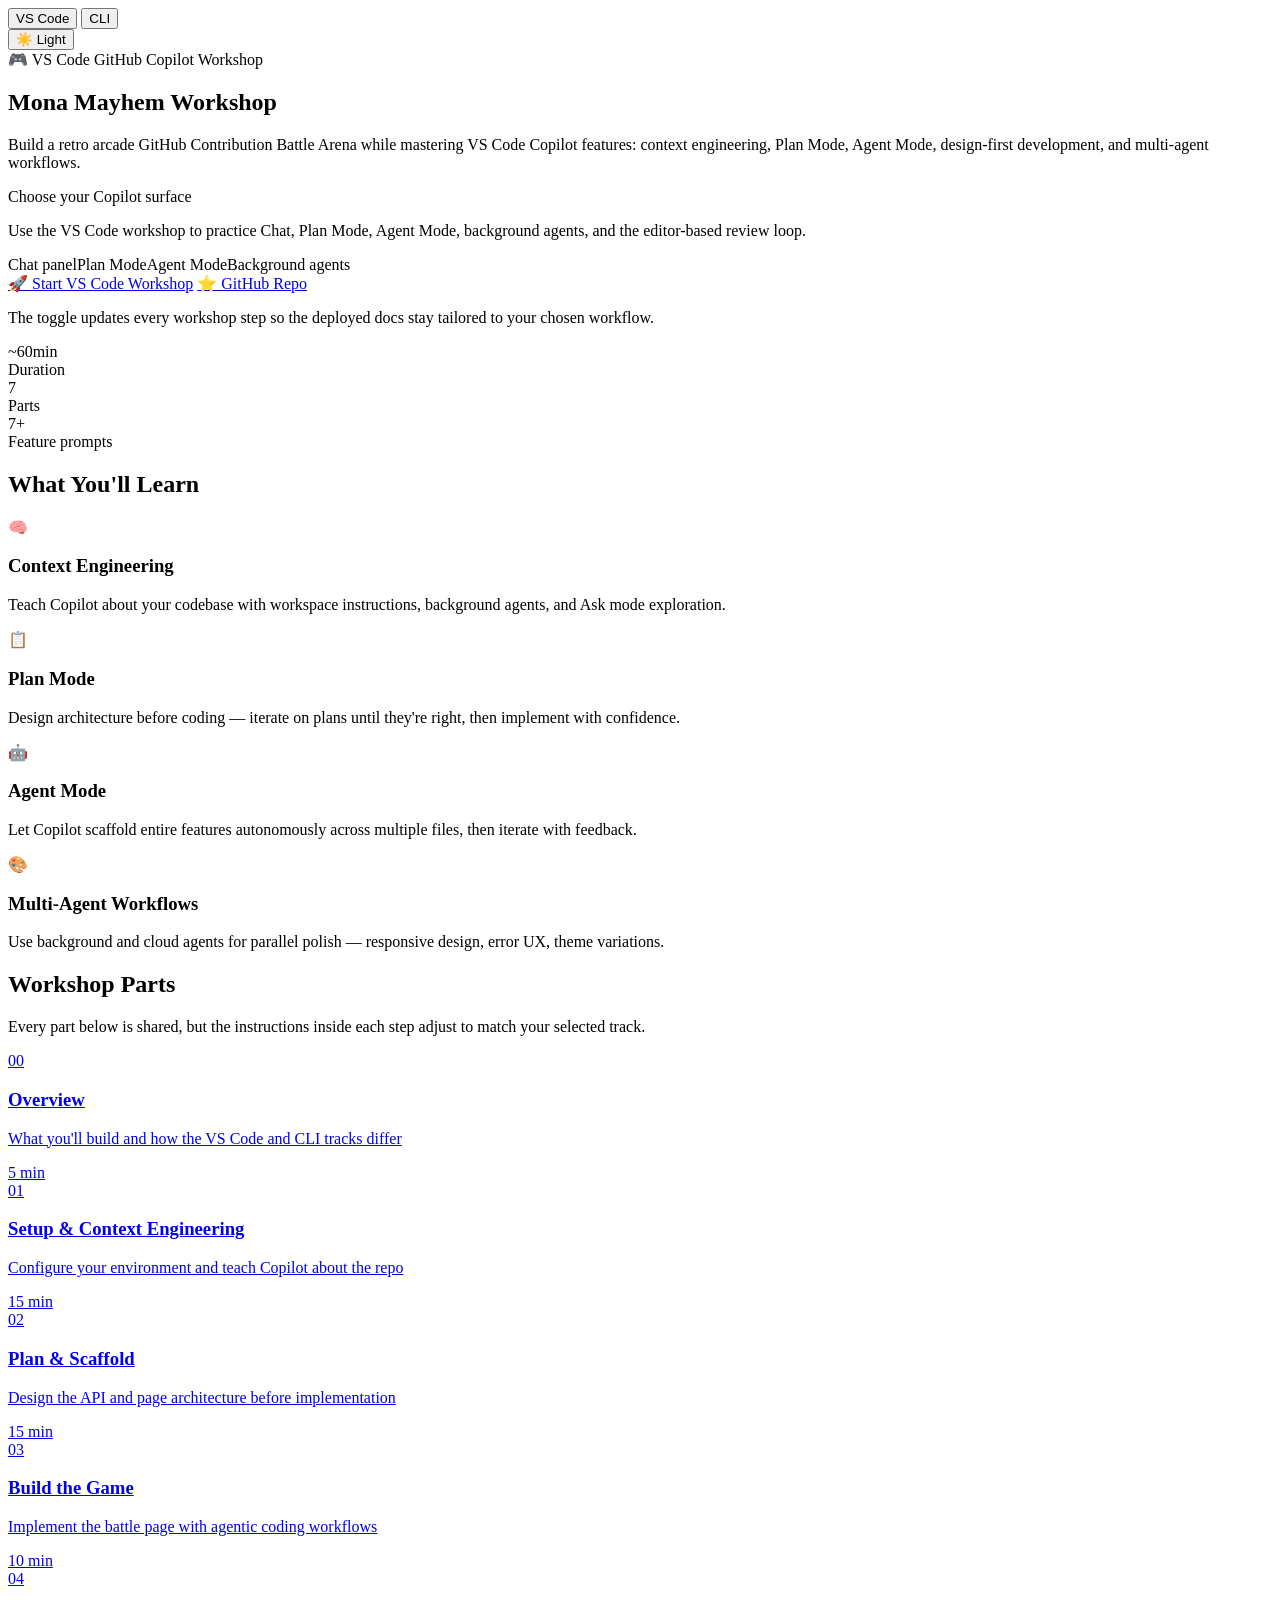
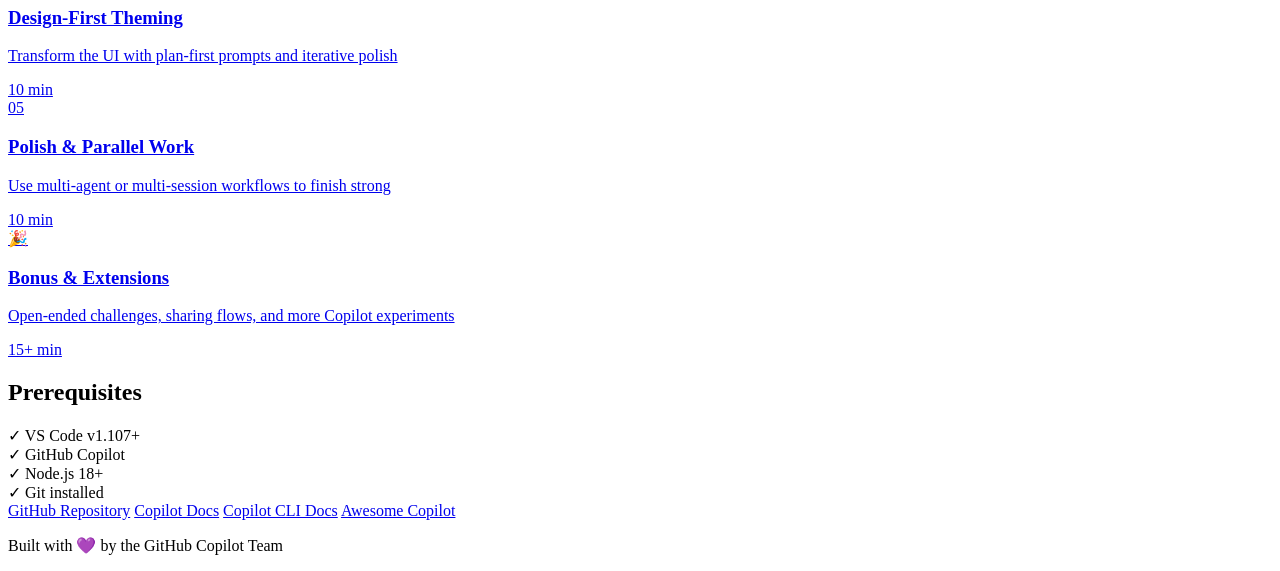
==== docs/index.html @ 5da55ab2 "Address docs review feedback Co-authored-by: jamesmontemagno <1676321+jamesmontemagno@users.noreply." ====
<!DOCTYPE html>
<html lang="en">
<head>
    <!-- Google tag (gtag.js) -->
    <script async src="https://www.googletagmanager.com/gtag/js?id=G-LSC44NDPLQ"></script>
    <script>
      window.dataLayer = window.dataLayer || [];
      function gtag(){dataLayer.push(arguments);}
      gtag('js', new Date());
      gtag('config', 'G-LSC44NDPLQ');
    </script>
    <meta charset="UTF-8">
    <meta name="viewport" content="width=device-width, initial-scale=1.0">
    <title>Mona Mayhem Workshop</title>
    <link rel="preconnect" href="https://fonts.googleapis.com">
    <link href="https://fonts.googleapis.com/css2?family=Space+Grotesk:wght@400;500;600;700&family=JetBrains+Mono:wght@400;600&display=swap" rel="stylesheet">
    <link rel="stylesheet" href="styles.css">
    <link rel="stylesheet" href="light-theme.css">
    <script src="theme-toggle.js"></script>
</head>
<body>
    <div class="top-controls">
        <div class="track-toggle" role="tablist" aria-label="Workshop track toggle">
            <button class="track-btn active" data-track="vscode" type="button">VS Code</button>
            <button class="track-btn" data-track="cli" type="button">CLI</button>
        </div>
        <button class="theme-toggle" onclick="toggleTheme()">☀️ Light</button>
    </div>

    <section class="hero">
        <div class="container">
            <div class="hero-badge" id="heroBadge">🎮 VS Code GitHub Copilot Workshop</div>
            <h1>Mona Mayhem Workshop</h1>
            <p class="hero-subtitle" id="heroSubtitle">Build a retro arcade GitHub Contribution Battle Arena while mastering VS Code Copilot features: context engineering, Plan Mode, Agent Mode, design-first development, and multi-agent workflows.</p>
            <div class="track-panel">
                <p class="track-panel-title">Choose your Copilot surface</p>
                <p class="track-panel-copy" id="trackCopy">Use the VS Code workshop to practice Chat, Plan Mode, Agent Mode, background agents, and the editor-based review loop.</p>
                <div class="track-highlights" id="trackHighlights"></div>
            </div>
            <div class="hero-cta">
                <a href="step.html?step=00-overview&amp;track=vscode" class="btn btn-primary" id="startWorkshopBtn">🚀 Start VS Code Workshop</a>
                <a href="https://github.com/copilot-dev-days/mona-mayhem" class="btn btn-secondary" target="_blank">⭐ GitHub Repo</a>
            </div>
            <p class="hero-note">The toggle updates every workshop step so the deployed docs stay tailored to your chosen workflow.</p>
            <div class="stats">
                <div class="stat">
                    <div class="stat-value">~60min</div>
                    <div class="stat-label">Duration</div>
                </div>
                <div class="stat">
                    <div class="stat-value">7</div>
                    <div class="stat-label">Parts</div>
                </div>
                <div class="stat">
                    <div class="stat-value">7+</div>
                    <div class="stat-label">Feature prompts</div>
                </div>
            </div>
        </div>
    </section>

    <section class="features">
        <div class="container">
            <h2 class="section-title">What You'll Learn</h2>
            <div class="features-grid">
                <div class="feature-card">
                    <div class="feature-icon" id="feature1Icon">🧠</div>
                    <h3 id="feature1Title">Context Engineering</h3>
                    <p id="feature1Copy">Teach Copilot about your codebase with workspace instructions, background agents, and Ask mode exploration.</p>
                </div>
                <div class="feature-card">
                    <div class="feature-icon" id="feature2Icon">📋</div>
                    <h3 id="feature2Title">Plan Mode</h3>
                    <p id="feature2Copy">Design architecture before coding — iterate on plans until they're right, then implement with confidence.</p>
                </div>
                <div class="feature-card">
                    <div class="feature-icon" id="feature3Icon">🤖</div>
                    <h3 id="feature3Title">Agent Mode</h3>
                    <p id="feature3Copy">Let Copilot scaffold entire features autonomously across multiple files, then iterate with feedback.</p>
                </div>
                <div class="feature-card">
                    <div class="feature-icon" id="feature4Icon">🎨</div>
                    <h3 id="feature4Title">Multi-Agent Workflows</h3>
                    <p id="feature4Copy">Use background and cloud agents for parallel polish — responsive design, error UX, theme variations.</p>
                </div>
            </div>
        </div>
    </section>

    <section class="workshop">
        <div class="container">
            <h2 class="section-title">Workshop Parts</h2>
            <p class="section-copy">Every part below is shared, but the instructions inside each step adjust to match your selected track.</p>
            <div class="parts-list">
                <a href="step.html?step=00-overview&amp;track=vscode" class="part-card" data-step="00-overview">
                    <div class="part-number">00</div>
                    <div class="part-content">
                        <h3>Overview</h3>
                        <p>What you'll build and how the VS Code and CLI tracks differ</p>
                    </div>
                    <span class="part-time">5 min</span>
                </a>
                <a href="step.html?step=01-setup&amp;track=vscode" class="part-card" data-step="01-setup">
                    <div class="part-number">01</div>
                    <div class="part-content">
                        <h3>Setup &amp; Context Engineering</h3>
                        <p>Configure your environment and teach Copilot about the repo</p>
                    </div>
                    <span class="part-time">15 min</span>
                </a>
                <a href="step.html?step=02-plan-and-scaffold&amp;track=vscode" class="part-card" data-step="02-plan-and-scaffold">
                    <div class="part-number">02</div>
                    <div class="part-content">
                        <h3>Plan &amp; Scaffold</h3>
                        <p>Design the API and page architecture before implementation</p>
                    </div>
                    <span class="part-time">15 min</span>
                </a>
                <a href="step.html?step=03-agent-mode&amp;track=vscode" class="part-card" data-step="03-agent-mode">
                    <div class="part-number">03</div>
                    <div class="part-content">
                        <h3>Build the Game</h3>
                        <p>Implement the battle page with agentic coding workflows</p>
                    </div>
                    <span class="part-time">10 min</span>
                </a>
                <a href="step.html?step=04-design-vibes&amp;track=vscode" class="part-card" data-step="04-design-vibes">
                    <div class="part-number">04</div>
                    <div class="part-content">
                        <h3>Design-First Theming</h3>
                        <p>Transform the UI with plan-first prompts and iterative polish</p>
                    </div>
                    <span class="part-time">10 min</span>
                </a>
                <a href="step.html?step=05-polish&amp;track=vscode" class="part-card" data-step="05-polish">
                    <div class="part-number">05</div>
                    <div class="part-content">
                        <h3>Polish &amp; Parallel Work</h3>
                        <p>Use multi-agent or multi-session workflows to finish strong</p>
                    </div>
                    <span class="part-time">10 min</span>
                </a>
                <a href="step.html?step=06-bonus&amp;track=vscode" class="part-card" data-step="06-bonus">
                    <div class="part-number">🎉</div>
                    <div class="part-content">
                        <h3>Bonus &amp; Extensions</h3>
                        <p>Open-ended challenges, sharing flows, and more Copilot experiments</p>
                    </div>
                    <span class="part-time">15+ min</span>
                </a>
            </div>
        </div>
    </section>

    <section class="prereqs">
        <div class="container">
            <h2 class="section-title">Prerequisites</h2>
            <div class="prereqs-grid" id="prereqsGrid"></div>
        </div>
    </section>

    <footer>
        <div class="container">
            <div class="footer-links">
                <a href="https://github.com/copilot-dev-days/mona-mayhem" target="_blank">GitHub Repository</a>
                <a href="https://docs.github.com/en/copilot" target="_blank">Copilot Docs</a>
                <a href="https://docs.github.com/en/copilot/how-tos/copilot-cli" target="_blank">Copilot CLI Docs</a>
                <a href="https://github.com/github/awesome-copilot" target="_blank">Awesome Copilot</a>
            </div>
            <p class="footer-credit">Built with 💜 by the GitHub Copilot Team</p>
        </div>
    </footer>

    <script>
        const TRACK_STORAGE_KEY = 'monaMayhemWorkshopTrack';
        const tracks = {
            vscode: {
                label: 'VS Code',
                badge: '🎮 VS Code GitHub Copilot Workshop',
                subtitle: 'Build a retro arcade GitHub Contribution Battle Arena while mastering VS Code Copilot features: context engineering, Plan Mode, Agent Mode, design-first development, and multi-agent workflows.',
                copy: 'Use the VS Code workshop to practice Chat, Plan Mode, Agent Mode, background agents, and the editor-based review loop.',
                highlights: ['Chat panel', 'Plan Mode', 'Agent Mode', 'Background agents'],
                prerequisites: ['VS Code v1.107+', 'GitHub Copilot', 'Node.js 18+', 'Git installed'],
                features: [
                    { icon: '🧠', title: 'Context Engineering', copy: 'Teach Copilot about your codebase with workspace instructions, background agents, and Ask mode exploration.' },
                    { icon: '📋', title: 'Plan Mode', copy: 'Design architecture before coding — iterate on plans until they\'re right, then implement with confidence.' },
                    { icon: '🤖', title: 'Agent Mode', copy: 'Let Copilot scaffold entire features autonomously across multiple files, then iterate with feedback.' },
                    { icon: '🎨', title: 'Multi-Agent Workflows', copy: 'Use background and cloud agents for parallel polish — responsive design, error UX, theme variations.' }
                ]
            },
            cli: {
                label: 'CLI',
                badge: '💻 GitHub Copilot CLI Workshop',
                subtitle: 'Build the same retro arcade app while learning terminal-native Copilot workflows: custom instructions, /plan, autonomous edits, /fleet parallelism, /delegate, and /review.',
                copy: 'Use the CLI workshop to stay in the terminal while you plan, code, review, and parallelize work with agentic commands.',
                highlights: ['copilot', '/plan', '/fleet', '/delegate', '/review'],
                prerequisites: ['GitHub Copilot plan with CLI access', 'Copilot CLI installed', 'Node.js 22+ for npm install or Homebrew/WinGet', 'Git installed'],
                features: [
                    { icon: '🛠️', title: 'Custom Instructions & Permissions', copy: 'Initialize repo instructions, tune allowlists, and give Copilot exactly the context and tools it needs.' },
                    { icon: '📋', title: 'Plan & Autopilot', copy: 'Use /plan or Shift+Tab to draft a plan first, then let Copilot implement with your approval.' },
                    { icon: '⚡', title: 'Parallel CLI Workflows', copy: 'Reach for /fleet to split work across subagents and keep momentum while you review the diffs.' },
                    { icon: '🔍', title: 'Delegate & Review', copy: 'Offload optional work with /delegate and run /review before you wrap up the workshop.' }
                ]
            }
        };

        function normalizeTrack(track) {
            return track === 'cli' ? 'cli' : 'vscode';
        }

        function getInitialTrack() {
            const params = new URLSearchParams(window.location.search);
            const fromUrl = params.get('track');
            if (fromUrl === 'vscode' || fromUrl === 'cli') {
                return fromUrl;
            }

            try {
                return normalizeTrack(localStorage.getItem(TRACK_STORAGE_KEY));
            } catch (error) {
                console.warn('Unable to read saved workshop track preference.', error);
                return 'vscode';
            }
        }

        function persistTrack(track) {
            try {
                localStorage.setItem(TRACK_STORAGE_KEY, track);
            } catch (error) {
                console.warn('Unable to persist workshop track preference.', error);
            }
        }

        function buildStepUrl(stepId, track) {
            return `step.html?step=${stepId}&track=${track}`;
        }

        function updateQueryString(track) {
            const url = new URL(window.location.href);
            url.searchParams.set('track', track);
            window.history.replaceState({}, '', url);
        }

        function updateTrackButtons(track) {
            document.querySelectorAll('.track-btn').forEach((button) => {
                const isActive = button.dataset.track === track;
                button.classList.toggle('active', isActive);
                button.setAttribute('aria-pressed', String(isActive));
            });
        }

        function updateHighlights(highlights) {
            const container = document.getElementById('trackHighlights');
            container.innerHTML = highlights.map((item) => `<span class="track-pill">${item}</span>`).join('');
        }

        function updatePrereqs(items) {
            const grid = document.getElementById('prereqsGrid');
            grid.innerHTML = items.map((item) => `
                <div class="prereq-item">
                    <span class="prereq-check">✓</span>
                    <span>${item}</span>
                </div>
            `).join('');
        }

        function updateFeatures(features) {
            features.forEach((feature, index) => {
                const cardIndex = index + 1;
                document.getElementById(`feature${cardIndex}Icon`).textContent = feature.icon;
                document.getElementById(`feature${cardIndex}Title`).textContent = feature.title;
                document.getElementById(`feature${cardIndex}Copy`).textContent = feature.copy;
            });
        }

        function updateLinks(track) {
            document.getElementById('startWorkshopBtn').href = buildStepUrl('00-overview', track);
            document.getElementById('startWorkshopBtn').textContent = `🚀 Start ${tracks[track].label} Workshop`;
            document.querySelectorAll('[data-step]').forEach((link) => {
                link.href = buildStepUrl(link.dataset.step, track);
            });
        }

        function renderTrack(track) {
            const content = tracks[track];
            document.getElementById('heroBadge').textContent = content.badge;
            document.getElementById('heroSubtitle').textContent = content.subtitle;
            document.getElementById('trackCopy').textContent = content.copy;
            updateHighlights(content.highlights);
            updatePrereqs(content.prerequisites);
            updateFeatures(content.features);
            updateLinks(track);
            updateTrackButtons(track);
            document.body.dataset.track = track;
        }

        function setTrack(track) {
            const normalizedTrack = normalizeTrack(track);
            persistTrack(normalizedTrack);
            updateQueryString(normalizedTrack);
            renderTrack(normalizedTrack);
        }

        document.querySelectorAll('.track-btn').forEach((button) => {
            button.addEventListener('click', () => setTrack(button.dataset.track));
        });

        renderTrack(getInitialTrack());
    </script>
</body>
</html>
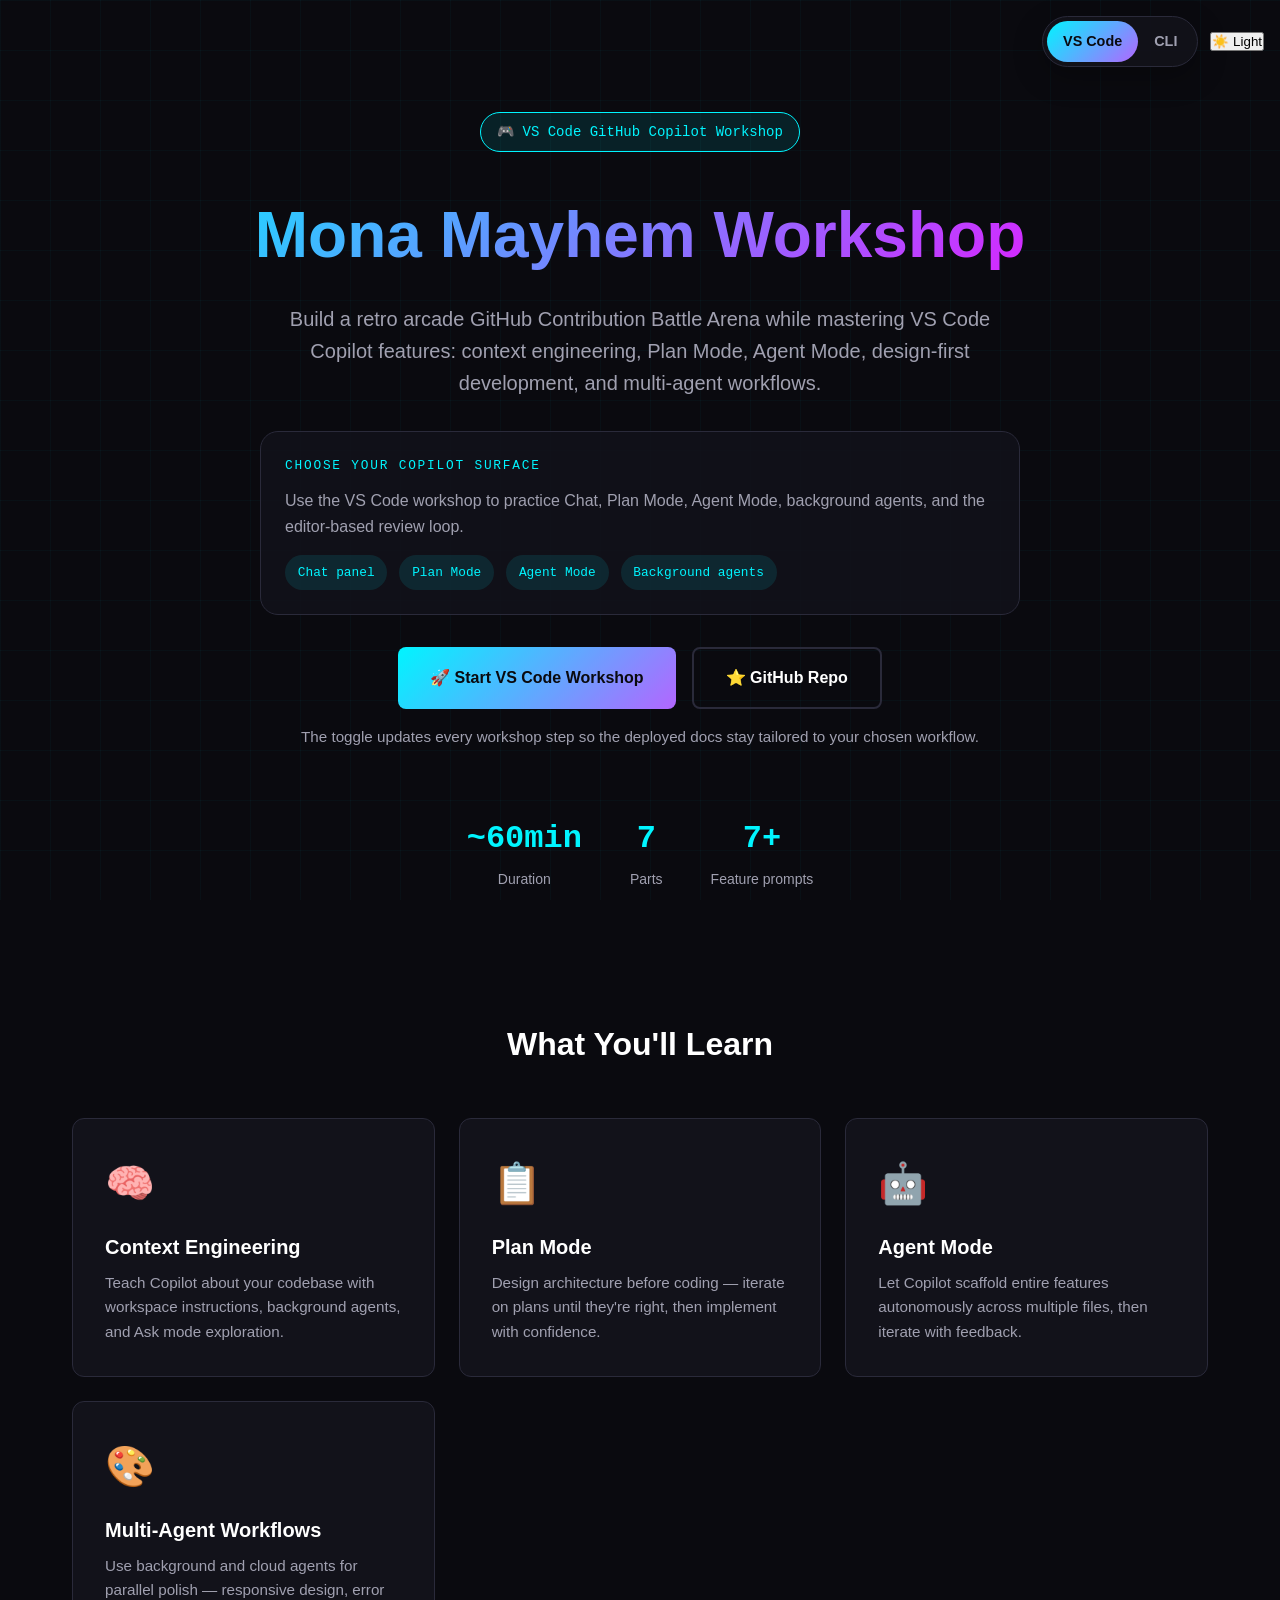
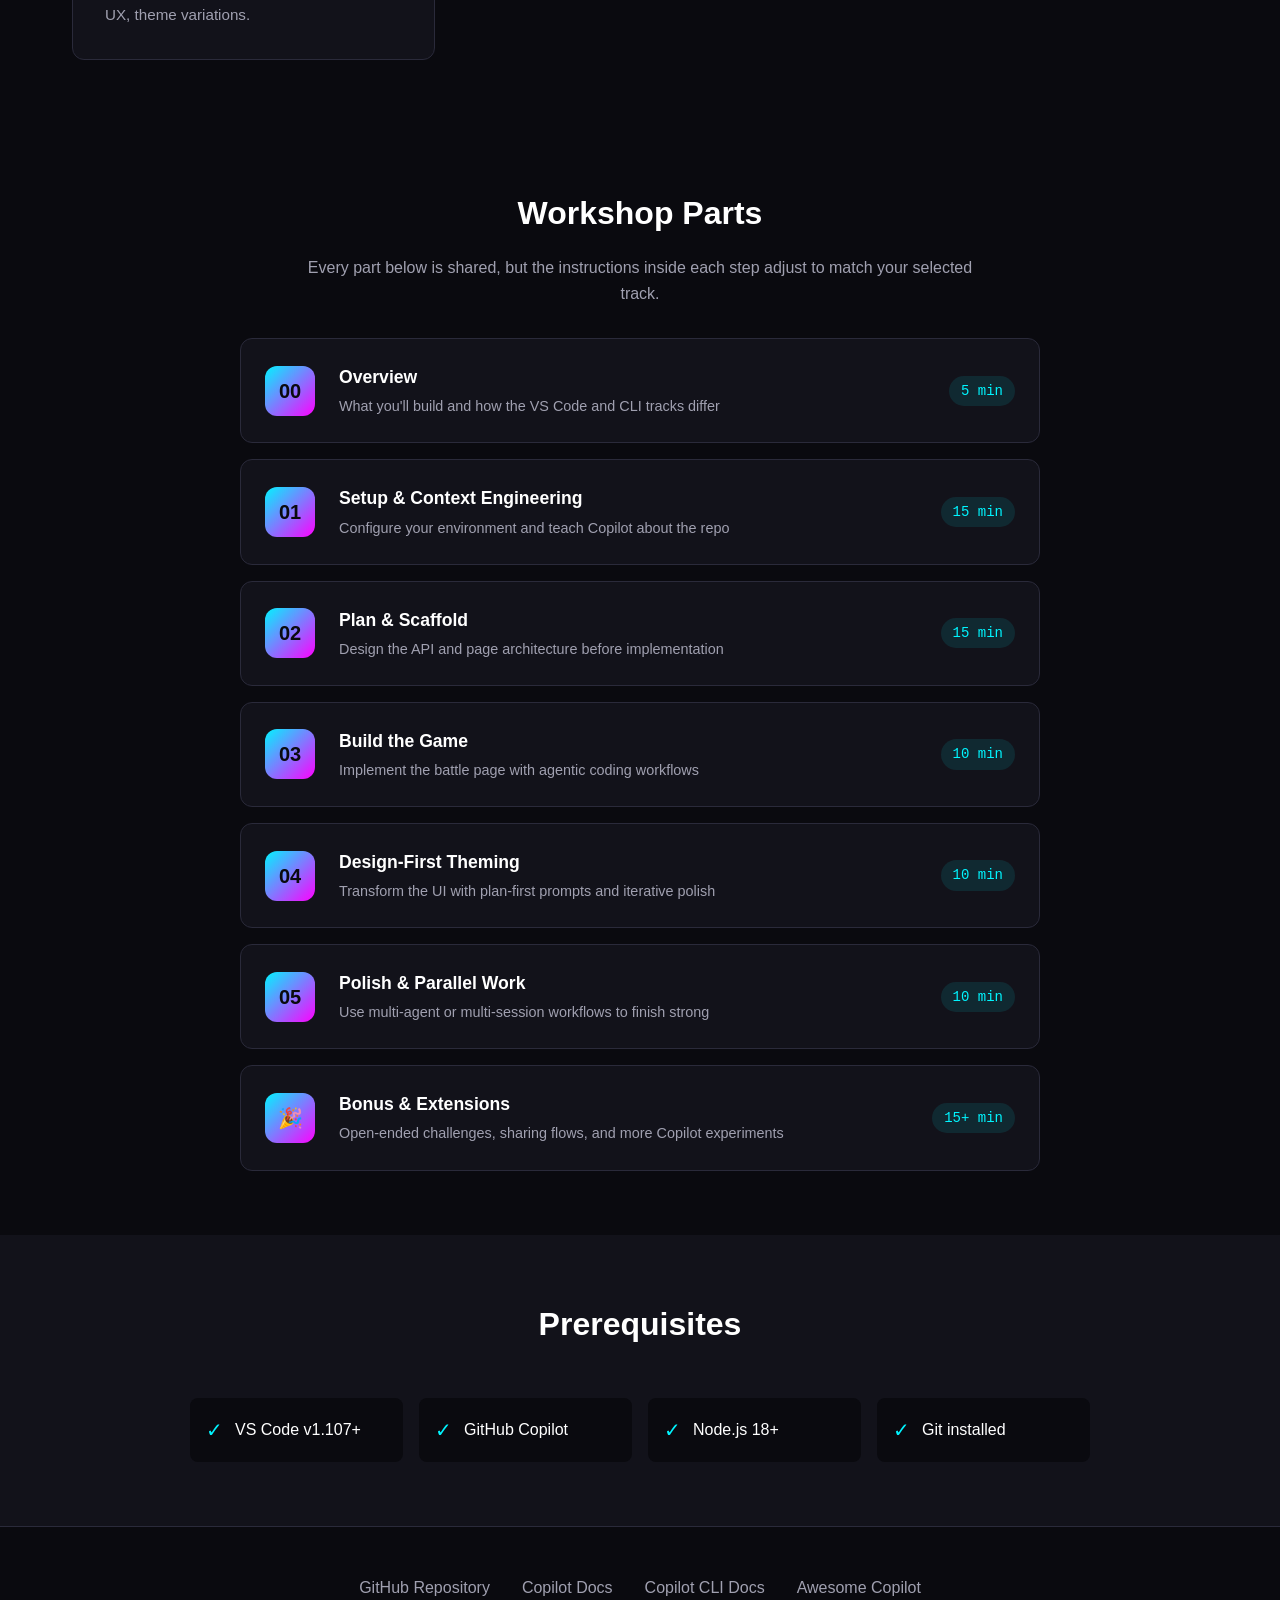
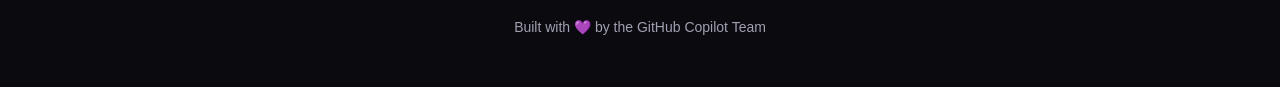
==== commit e39d1732: "Merge pull request #5 from copilot-dev-days/copilot/add-github-copilot-cli-workshop Add a GitHub Cop" ====
--- a/docs/index.html
+++ b/docs/index.html
@@ -194,7 +194,7 @@
                 subtitle: 'Build the same retro arcade app while learning terminal-native Copilot workflows: custom instructions, /plan, autonomous edits, /fleet parallelism, /delegate, and /review.',
                 copy: 'Use the CLI workshop to stay in the terminal while you plan, code, review, and parallelize work with agentic commands.',
                 highlights: ['copilot', '/plan', '/fleet', '/delegate', '/review'],
-                prerequisites: ['GitHub Copilot plan with CLI access', 'Copilot CLI installed', 'Node.js 22+ for npm install or Homebrew/WinGet', 'Git installed'],
+                prerequisites: ['GitHub Copilot plan with CLI access', 'Copilot CLI installed via npm (requires Node.js 22+), Homebrew, or WinGet', 'Git installed', 'Terminal or shell of your choice'],
                 features: [
                     { icon: '🛠️', title: 'Custom Instructions & Permissions', copy: 'Initialize repo instructions, tune allowlists, and give Copilot exactly the context and tools it needs.' },
                     { icon: '📋', title: 'Plan & Autopilot', copy: 'Use /plan or Shift+Tab to draft a plan first, then let Copilot implement with your approval.' },
--- a/docs/styles.css
+++ b/docs/styles.css
@@ -0,0 +1,75 @@
+:root {
+    --bg-dark: #0a0a0f;
+    --bg-card: #12121a;
+    --neon-cyan: #00f5ff;
+    --neon-magenta: #ff00ff;
+    --neon-purple: #b366ff;
+    --text-primary: #ffffff;
+    --text-secondary: #a0a0b0;
+    --border-color: #2a2a3a;
+}
+* { margin: 0; padding: 0; box-sizing: border-box; }
+body { font-family: 'Space Grotesk', sans-serif; background: var(--bg-dark); color: var(--text-primary); line-height: 1.6; min-height: 100vh; }
+body::before { content: ''; position: fixed; top: 0; left: 0; width: 100%; height: 100%; background: linear-gradient(90deg, rgba(0,245,255,0.03) 1px, transparent 1px), linear-gradient(rgba(0,245,255,0.03) 1px, transparent 1px); background-size: 50px 50px; pointer-events: none; z-index: -1; }
+.container { max-width: 1200px; margin: 0 auto; padding: 0 2rem; }
+.top-controls { position: fixed; top: 1rem; right: 1rem; z-index: 1000; display: flex; align-items: center; gap: 0.75rem; flex-wrap: wrap; justify-content: flex-end; }
+.track-toggle { display: inline-flex; padding: 0.25rem; background: rgba(18, 18, 26, 0.95); border: 1px solid var(--border-color); border-radius: 999px; box-shadow: 0 10px 30px rgba(0, 0, 0, 0.25); }
+.track-btn { border: none; background: transparent; color: var(--text-secondary); padding: 0.55rem 1rem; border-radius: 999px; font: inherit; font-size: 0.9rem; font-weight: 600; cursor: pointer; transition: all 0.2s ease; }
+.track-btn:hover { color: var(--text-primary); }
+.track-btn.active { background: linear-gradient(135deg, var(--neon-cyan), var(--neon-purple)); color: var(--bg-dark); }
+.hero { padding: 7rem 0 4rem; text-align: center; position: relative; }
+.hero-badge { display: inline-block; padding: 0.5rem 1rem; background: rgba(0,245,255,0.1); border: 1px solid var(--neon-cyan); border-radius: 50px; font-size: 0.875rem; color: var(--neon-cyan); margin-bottom: 2rem; font-family: 'JetBrains Mono', monospace; }
+.hero h1 { font-size: clamp(2.5rem, 6vw, 4rem); font-weight: 700; margin-bottom: 1rem; background: linear-gradient(135deg, var(--neon-cyan), var(--neon-magenta)); -webkit-background-clip: text; -webkit-text-fill-color: transparent; background-clip: text; }
+.hero-subtitle { font-size: 1.25rem; color: var(--text-secondary); max-width: 720px; margin: 0 auto 2rem; }
+.track-panel { max-width: 760px; margin: 0 auto 2rem; padding: 1.5rem; background: rgba(18, 18, 26, 0.85); border: 1px solid var(--border-color); border-radius: 18px; text-align: left; }
+.track-panel-title { font-size: 0.8rem; letter-spacing: 0.14em; text-transform: uppercase; color: var(--neon-cyan); margin-bottom: 0.75rem; font-family: 'JetBrains Mono', monospace; }
+.track-panel-copy { color: var(--text-secondary); margin-bottom: 1rem; }
+.track-highlights { display: flex; flex-wrap: wrap; gap: 0.75rem; }
+.track-pill { display: inline-flex; align-items: center; justify-content: center; padding: 0.45rem 0.8rem; border-radius: 999px; background: rgba(0,245,255,0.1); color: var(--neon-cyan); font-family: 'JetBrains Mono', monospace; font-size: 0.8rem; }
+.hero-cta { display: flex; gap: 1rem; justify-content: center; flex-wrap: wrap; }
+.hero-note { color: var(--text-secondary); font-size: 0.95rem; margin-top: 1rem; }
+.btn { display: inline-flex; align-items: center; gap: 0.5rem; padding: 1rem 2rem; border-radius: 8px; font-weight: 600; text-decoration: none; transition: all 0.3s ease; font-size: 1rem; }
+.btn-primary { background: linear-gradient(135deg, var(--neon-cyan), var(--neon-purple)); color: var(--bg-dark); }
+.btn-primary:hover { transform: translateY(-2px); box-shadow: 0 10px 40px rgba(0,245,255,0.3); }
+.btn-secondary { background: transparent; border: 2px solid var(--border-color); color: var(--text-primary); }
+.btn-secondary:hover { border-color: var(--neon-cyan); color: var(--neon-cyan); }
+.stats { display: flex; justify-content: center; gap: 3rem; margin-top: 4rem; flex-wrap: wrap; }
+.stat { text-align: center; }
+.stat-value { font-size: 2rem; font-weight: 700; color: var(--neon-cyan); font-family: 'JetBrains Mono', monospace; }
+.stat-label { font-size: 0.875rem; color: var(--text-secondary); margin-top: 0.25rem; }
+.features { padding: 4rem 0; }
+.section-title { font-size: 2rem; text-align: center; margin-bottom: 3rem; }
+.section-copy { text-align: center; color: var(--text-secondary); max-width: 700px; margin: -2rem auto 2rem; }
+.features-grid { display: grid; grid-template-columns: repeat(auto-fit, minmax(280px, 1fr)); gap: 1.5rem; }
+.feature-card { background: var(--bg-card); border: 1px solid var(--border-color); border-radius: 12px; padding: 2rem; transition: all 0.3s ease; }
+.feature-card:hover { border-color: var(--neon-cyan); transform: translateY(-4px); }
+.feature-icon { font-size: 2.5rem; margin-bottom: 1rem; }
+.feature-card h3 { font-size: 1.25rem; margin-bottom: 0.5rem; }
+.feature-card p { color: var(--text-secondary); font-size: 0.95rem; }
+.workshop { padding: 4rem 0; }
+.parts-list { display: flex; flex-direction: column; gap: 1rem; max-width: 800px; margin: 0 auto; }
+.part-card { display: flex; align-items: center; gap: 1.5rem; background: var(--bg-card); border: 1px solid var(--border-color); border-radius: 12px; padding: 1.5rem; text-decoration: none; color: inherit; transition: all 0.3s ease; }
+.part-card:hover { border-color: var(--neon-magenta); background: rgba(255,0,255,0.05); }
+.part-number { width: 50px; height: 50px; display: flex; align-items: center; justify-content: center; background: linear-gradient(135deg, var(--neon-cyan), var(--neon-magenta)); border-radius: 12px; font-weight: 700; font-size: 1.25rem; color: var(--bg-dark); flex-shrink: 0; }
+.part-content { flex: 1; }
+.part-content h3 { font-size: 1.1rem; margin-bottom: 0.25rem; }
+.part-content p { color: var(--text-secondary); font-size: 0.9rem; }
+.part-time { font-family: 'JetBrains Mono', monospace; font-size: 0.875rem; color: var(--neon-cyan); padding: 0.25rem 0.75rem; background: rgba(0,245,255,0.1); border-radius: 50px; }
+.prereqs { padding: 4rem 0; background: var(--bg-card); }
+.prereqs-grid { display: grid; grid-template-columns: repeat(auto-fit, minmax(200px, 1fr)); gap: 1rem; max-width: 900px; margin: 0 auto; }
+.prereq-item { display: flex; align-items: center; gap: 0.75rem; padding: 1rem; background: var(--bg-dark); border-radius: 8px; }
+.prereq-check { color: var(--neon-cyan); font-size: 1.25rem; }
+footer { padding: 3rem 0; text-align: center; border-top: 1px solid var(--border-color); }
+.footer-links { display: flex; justify-content: center; gap: 2rem; margin-bottom: 1rem; flex-wrap: wrap; }
+.footer-links a { color: var(--text-secondary); text-decoration: none; transition: color 0.3s ease; }
+.footer-links a:hover { color: var(--neon-cyan); }
+.footer-credit { color: var(--text-secondary); font-size: 0.875rem; }
+@media (max-width: 768px) {
+    .top-controls { left: 1rem; right: 1rem; justify-content: space-between; }
+    .hero { padding: 8rem 0 3rem; }
+    .stats { gap: 2rem; }
+    .part-card { flex-direction: column; text-align: center; }
+    .part-time { margin-top: 0.5rem; }
+    .track-panel { text-align: center; }
+    .track-highlights { justify-content: center; }
+}
